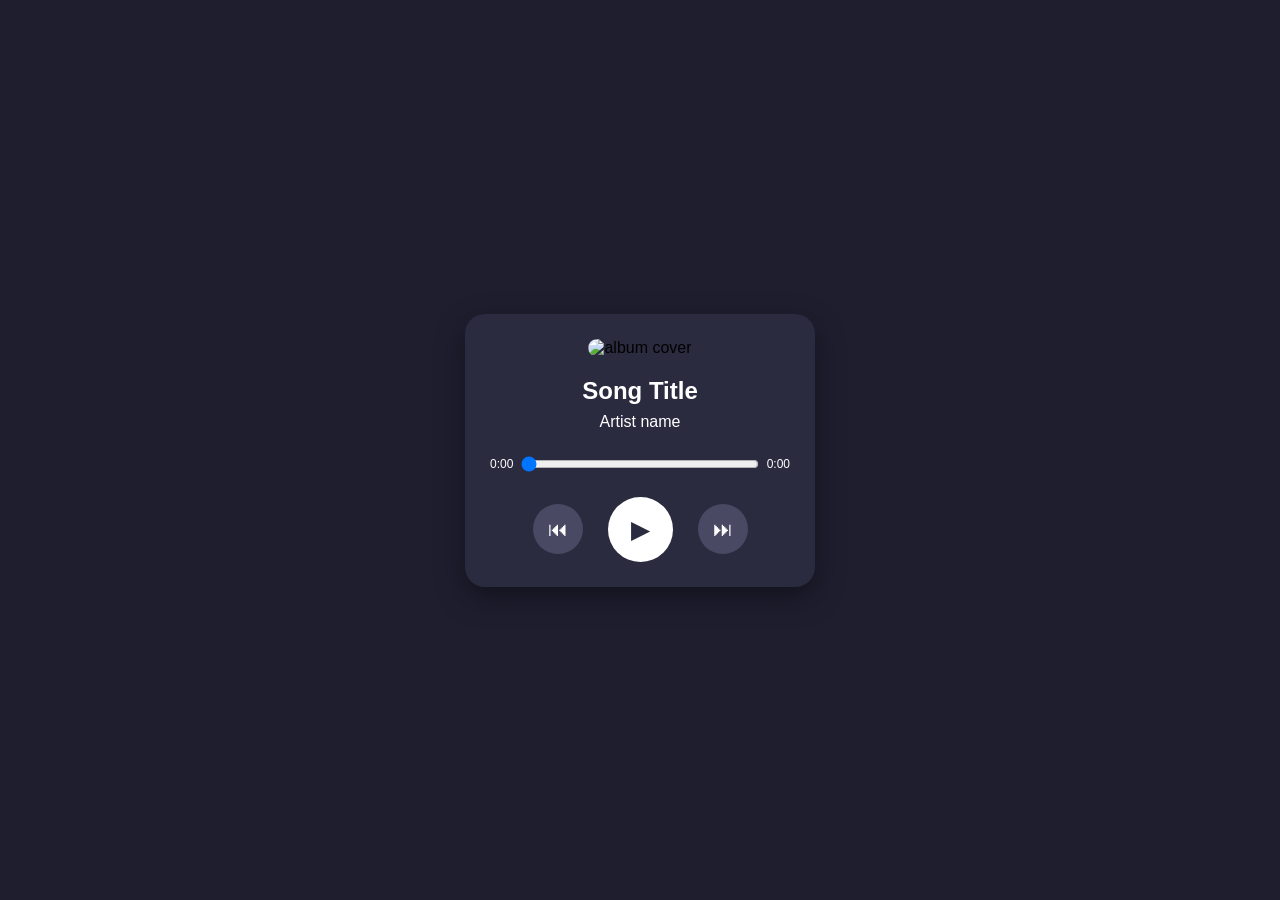
==== index.html @ 6bdb4f1c "add music player styling" ====
<!DOCTYPE html>
<html lang="en">
<head>
    <meta charset="UTF-8">
    <meta name="viewport" content="width=device-width, initial-scale=1.0">
    <title>music player</title>
    <link rel="stylesheet" href="style.css">
</head>
<body>
    <div class="music-player">
        <div class="cover">
            <img src="images/cover.jpg" alt="album cover">
        </div>
        <div class="song-info">
            <h1 id="song-title">Song Title</h1>
            <p id="artist">Artist name</p>
        </div>
        <div class="progress-container">
            <span id="current-time">0:00</span>
            <input type="range" id="progress-bar" value="0"
            min="0" max="100">
            <span id="duration">0:00</span>
        </div>
        <div class="controls">
            <button id="previous" title="previous">⏮</button>
            <button id="play" title="play"> ▶</button>
            <button id="next" title="next">⏭</button>
        </div>
        <audio id="audio"></audio>
    </div>
    <script src="./script.js"></script>
</body>
</html>
---- style.css ----
*{
    margin: 0;
    padding: 0;
    box-sizing: border-box;
}
body{
    display: flex;
    justify-content: center;
    align-items: center;
    height: 100vh;
    background-color: #1e1e2f;
    font-family: Arial, Helvetica, sans-serif;
}
.music-player{
    width: 350px;
    padding: 25px;
    background: #2b2b40;
    border-radius: 20px;
    text-align: center;
    box-shadow: 0 10px 30px rgba(0,0,0,0.4);
}
.cover img{
   width: 250px;
   height: 250px;
   object-fit: cover;
   border-radius: 15px;
   margin-bottom: 20px;
}
.song-info h1{
    color: white;
    font-size: 24px;
    margin-bottom: 8px;
}
.song-info p{
    color: white;
    font-size: 16px;
    margin-bottom: 25px;
}
.progress-container{
    display: flex;
    align-items: center;
    gap: 8px;
    color: white;
    font-size: 12px;
}
#progress-bar{
    flex: 1;
    cursor: pointer;
}
.controls{
    display: flex;
    justify-content: center;
    align-items: center;
    gap: 25px;
    margin-top: 25px;
}
.controls button{
    width: 50px;
    height: 50px;
    border: none;
    border-radius: 50%;
    background: #494963;
    color: white;
    font-size: 20px;
    cursor: pointer;
}
#play{
    width: 65px;
    height: 65px;
    background: white;
    color: #2b2b40;
    font-size: 25px;
}
.controls button:hover{
    transform: scale(1.08);
}
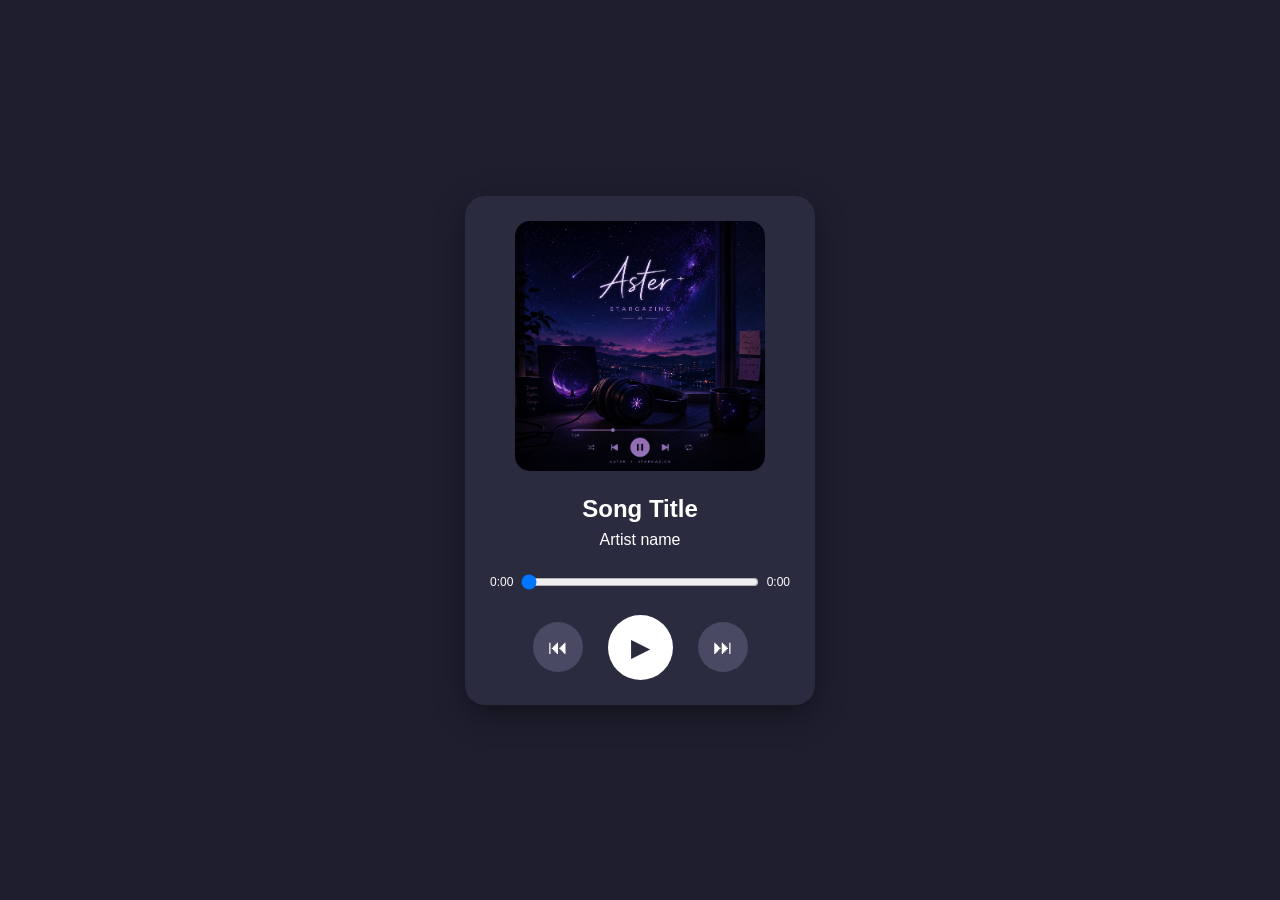
==== commit 0c87c872: "add music player cover" ====
--- a/index.html
+++ b/index.html
@@ -9,7 +9,7 @@
 <body>
     <div class="music-player">
         <div class="cover">
-            <img src="images/cover.jpg" alt="album cover">
+            <img src="./images/cover.png" alt="Aster-Stargazing">
         </div>
         <div class="song-info">
             <h1 id="song-title">Song Title</h1>
